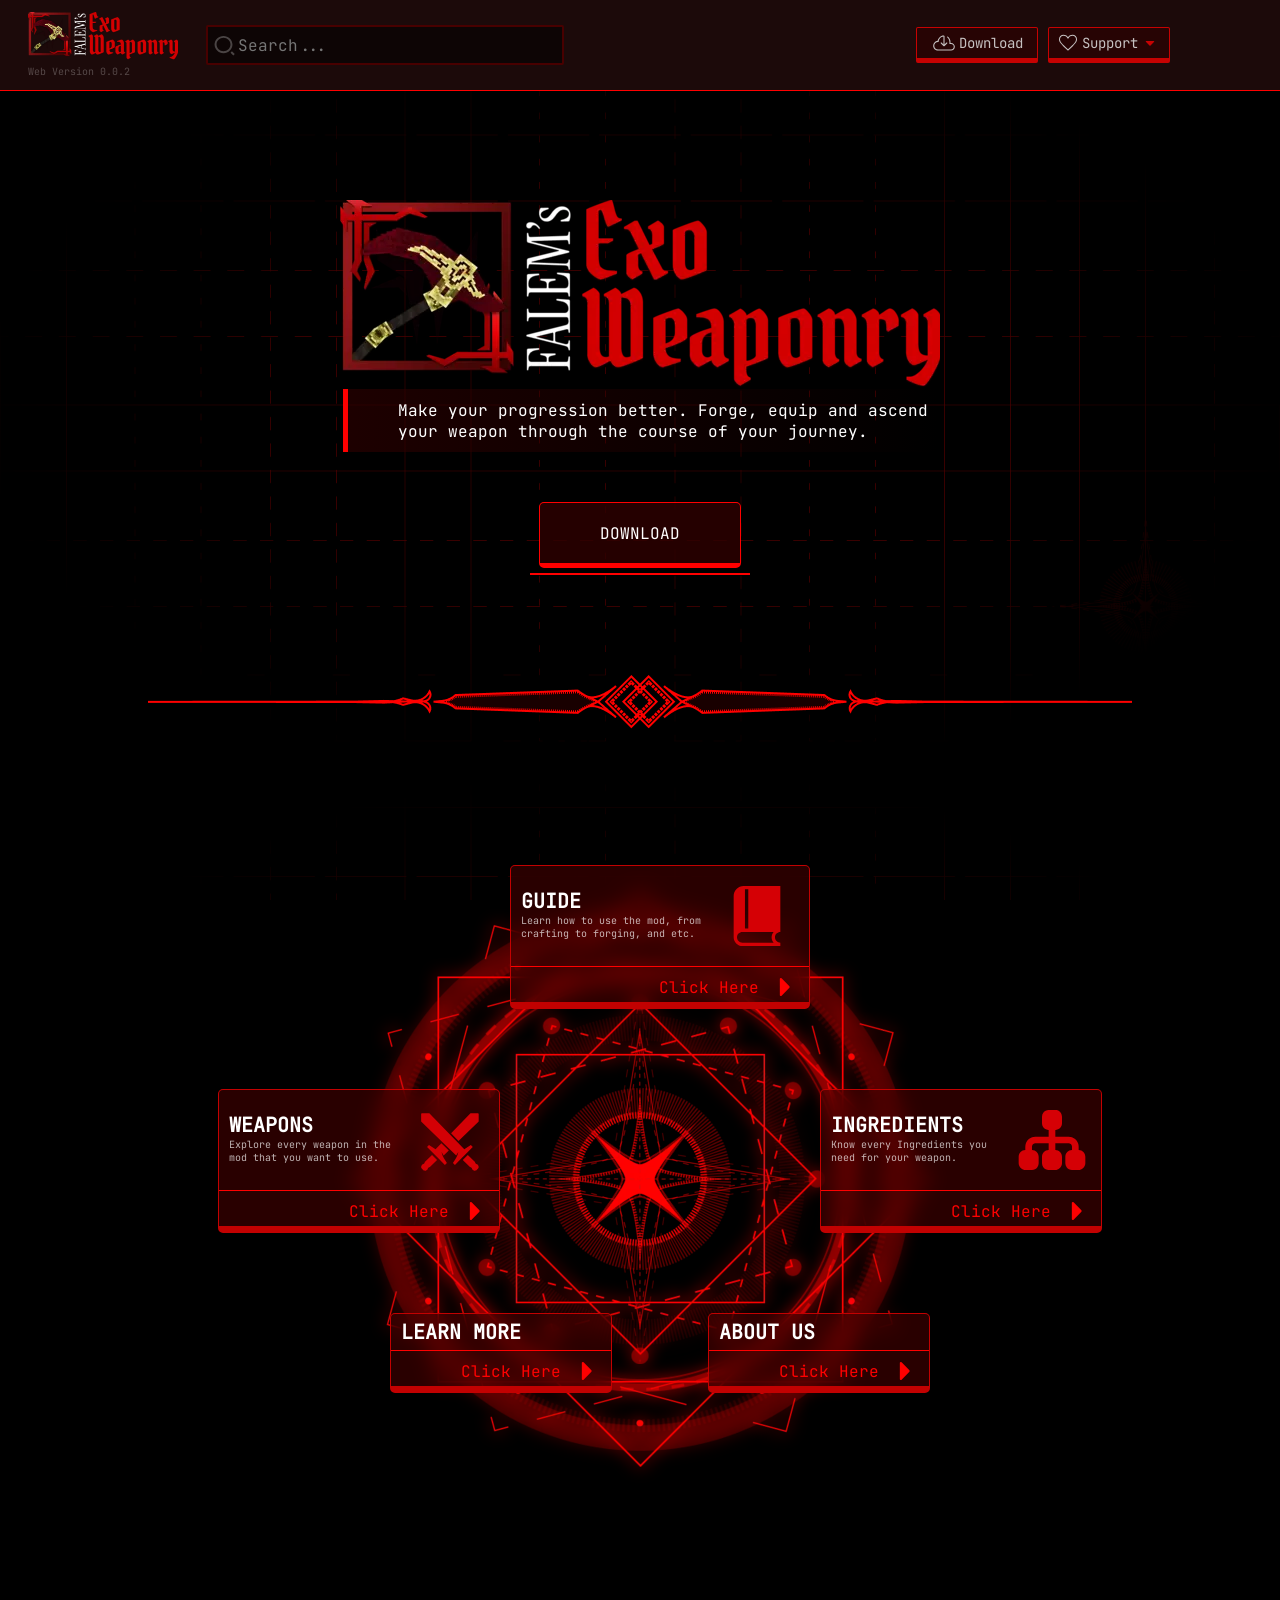
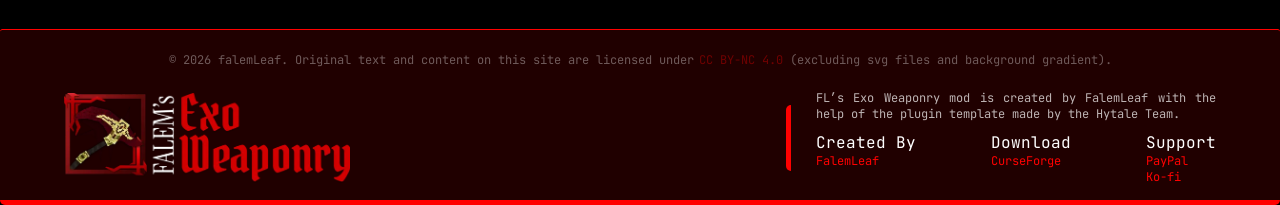
==== index.html @ 22109f47 "Update" ====
<!DOCTYPE html>
<html lang="en">
<head>
    <meta charset="UTF-8" name="viewport">
    <meta name="viewport" content="width=device-width, initial-scale=1.0">
    <title>Exo Weaponry</title>
    <link rel="stylesheet" href="Styles/Fonts.css">
    <link rel="stylesheet" href="Styles/MainCSS.css">
    <link rel="stylesheet" href="Styles/MainCSS_Vert.css" media="(max-width: 780px)">
    <link rel="icon" type="image/png" href="Assets/Icons/favicon.png">
</head>
<body>
    <div class="HomeBg">
        <div class="GridBg"></div>
        <video autoplay muted loop playsinline class="MainBg">
            <source src="Assets/Vids/HomeBG.mp4" type="video/mp4">
        </video>
    </div>
    <div class="nav">
        <div class="rightNavCont">
            <div class="rightNav">
                <img class="logo" src="Assets/Imgs/Home/mod-header-logo.webp" alt="logo">
                <p>Web Version 0.0.2</p>
            </div>
            <div class="searchBar">
                <span class="searchIcon"></span>
                <input type="text" placeholder="Search...">
            </div>
        </div>
        <div class="leftNav">
            <div class="navButton">
                <a class="buttonCont" href="https://www.curseforge.com/hytale/mods/fls-exotic-weaponry">
                    <span class="DLIcon">Download</span>
                    <p>Download</p>
                </a>
            </div>
            <div class="navButton">
                <div class="buttonCont">
                    <span class="supIcon">Support</span>
                    <p>Support</p>
                </div>
                <span class="arrowDIcon"></span>
            </div>
        </div>
    </div>
    <main>
        <div class="header">
            <div class="head">
                <img class="headerLogo" src="Assets/Imgs/Home/mod-header-logo.webp" alt="Mod-logo">
                <div class="subtitle">
                    <h1>Make your progression better. Forge, equip and ascend your weapon through the course of your journey.</h1>
                </div>
            </div>
            <a class="dlCont" href="https://www.curseforge.com/hytale/mods/fls-exotic-weaponry" target="_blank">
                <div class="dlButton">
                    <p>DOWNLOAD</p>
                </div>
            </a>
        </div>
        <img class="divider" src="Assets/Imgs/Divider.png" alt="divider">
        <div class="overview">
            <div class="magiCircle">
                <img class="center" src="Assets/Imgs/Home/magic-circle/Center-star.webp" alt="center-star">
                <img class="in1" src="Assets/Imgs/Home/magic-circle/Inner-circle.webp" alt="center-star">
                <img class="in2" src="Assets/Imgs/Home/magic-circle/Inner-square-circle.webp" alt="center-star">
                <img class="mid" src="Assets/Imgs/Home/magic-circle/Middle-sqaure-circle.webp" alt="center-star">
                <img class="out1" src="Assets/Imgs/Home/magic-circle/Outer-star.webp" alt="center-star">
                <img class="out2" src="Assets/Imgs/Home/magic-circle/Outer-square-cicle.webp" alt="center-star">
            </div>
            <ul class="cardSelection">
                <li class="CardsTS">
                    <a class="card" href="/Pages/guides.html">
                        <div class="cardTop">
                            <div class="lftS">
                                <h2>GUIDE</h2>
                                <p>Learn how to use the mod, from crafting to forging, and etc.</p>
                            </div>
                            <div class="rghtS">
                                <img class="icon" src="Assets/Icons/guide.svg">
                            </div>
                        </div>
                        <div class="cardBottom">
                            <p>Click Here</p>
                            <span class="icon"></span>
                        </div>
                    </a>
                </li>
                <li class="CardsM">
                    <a class="card"  href="/Pages/weapons.html">
                        <div class="cardTop">
                            <div class="lftS">
                                <h2>WEAPONS</h2>
                                <p>Explore every weapon in the mod that you want to use.</p>
                            </div>
                            <div class="rghtS">
                                <img class="icon" src="Assets/Icons/Weapons.svg">
                            </div>
                        </div>
                        <div class="cardBottom">
                            <p>Click Here</p>
                            <span class="icon"></span>
                        </div>
                    </a>
                    <a class="card"  href="/Pages/Ingredients.html">
                        <div class="cardTop">
                            <div class="lftS">
                                <h2>INGREDIENTS</h2>
                                <p>Know every Ingredients you need for your weapon.</p>
                            </div>
                            <div class="rghtS">
                                <img class="icon" src="Assets/Icons/Ingredients.svg">
                            </div>
                        </div>
                        <div class="cardBottom">
                            <p>Click Here</p>
                            <span class="icon"></span>
                        </div>
                    </a>
                </li>
                <li class="CardsLS">
                    <a class="card">
                        <div class="cardTop">
                            <h2 class="name">LEARN MORE</h2>
                        </div>
                        <div class="cardBottom">
                            <p>Click Here</p>
                            <span class="icon">arrowR</span>
                        </div>
                    </a>
                    <a class="card">
                        <div class="cardTop">
                            <h2 class="name">ABOUT US</h2>
                        </div>
                        <div class="cardBottom">
                            <p>Click Here</p>
                            <span class="icon">arrowR</span>
                        </div>
                    </a>
                </li>
            </ul>
            <div class="cardSelection_Mobile">
                <div class="cardsTS">
                    <div class="card">
                        <div class="cardTop">
                            <img class="icon" src="Assets/Icons/guide.svg" alt="weapons">
                        </div>
                        <div class="cardBottom">
                            <p class="cardText">GUIDE</p>
                            <span class="arrowR">arrowR</span>
                        </div>
                    </div>
                </div>
                <div class="cardsM">
                    <div class="card">
                        <div class="cardTop">
                            <img class="icon" src="Assets/Icons/Weapons.svg" alt="weapons">
                        </div>
                        <div class="cardBottom">
                            <p class="cardText">WEAPONS</p>
                            <span class="arrowR">arrowR</span>
                        </div>
                    </div>
                    <div class="card">
                        <div class="cardTop">
                            <img class="icon" src="Assets/Icons/Ingredients.svg" alt="weapons">
                        </div>
                        <div class="cardBottom">
                            <p class="cardText">ITEMS</p>
                            <span class="arrowR">arrowR</span>
                        </div>
                    </div>
                </div>
                <div class="cardsLS">
                    <div class="card">
                        <div class="cardBottom">
                            <h2 class="name">LEARN MORE</h2>
                            <span class="arrowR">arrowR</span>
                        </div>
                    </div>
                    <div class="card">
                        <div class="cardBottom">
                            <h2 class="name">ABOUT US</h2>
                            <span class="arrowR">arrowR</span>
                        </div>
                    </div>
                </div>
            </div>
        </div>
    </main>
    <footer>
        <div class="license">
            <p>© 2026 falemLeaf. Original text and content on this site are licensed under<a href="https://creativecommons.org/licenses/by-nc/4.0/deed.en">CC BY-NC 4.0</a> (excluding svg files and background gradient).
            </p>
        </div>
        <div class="footBottom">
            <img class="logo" src="Assets/Imgs/Home/mod-header-logo.webp" alt="logo">
            <div class="footInfo">
                <p class="footDesc">FL’s Exo Weaponry mod is created by FalemLeaf with the help of the plugin template made by the Hytale Team.</p>
                <div class="linksCont">
                    <div class="link">
                        <h3 class="cat">Created By</h3>
                        <a class="url" href="https://www.curseforge.com/members/falemleaf/projects" target="_blank">FalemLeaf</a>
                    </div>
                    <div class="link">
                        <h3 class="cat">Download</h3>
                        <a class="url" href="https://www.curseforge.com/hytale/mods/fls-exotic-weaponry" target="_blank">CurseForge</a>
                    </div>
                    <div class="link">
                        <h3 class="cat">Support</h3>
                        <a class="url" href="https://www.paypal.com/paypalme/FalemLead" target="_blank">PayPal</a>
                        <a class="url" href="https://ko-fi.com/falemleaf" target="_blank">Ko-fi</a>
                    </div>
                </div>
            </div>
        </div>
    </footer>
</body>
</html>
---- Styles/Fonts.css ----
@font-face {
    font-family: pirata;
    src: url(../Assets/Fonts/PirataOne-Regular.ttf);
    font-display: swap
}
@font-face {
    font-family: jetMono;
    src: url(../Assets/Fonts/JetBrainsMono-Regular.ttf) format("truetype");
    font-weight: normal;
    font-style: normal;
    font-display: swap;
}
@font-face {
    font-family: instru;
    src: url(../Assets/Fonts/InstrumentSerif-Regular.ttf);
    font-display: swap
}
---- Styles/MainCSS.css ----
@import url(anims.css);
html{
    scrollbar-color: #c50000 #1E0B0B;
    scroll-behavior: smooth;
    font-family: jetMono;
    scrollbar-width: thin;
    stroke-opacity: 20%;
    font-weight: 50;
}
@view-transition{
    navigation:auto;
}
body{
    display: flex;
    flex-direction: column;
    justify-content: center;
    background-color: black;
    user-select: none; 
    color: white;
    height: 100%;
    width: 100%;
    margin: 0px;

    .HomeBg{
        flex-direction: column;
        object-fit: cover;
        position: fixed;
        display: flex;
        z-index: -100;
        width: 100%;
        height: 100%;
        top: 0px;
        .MainBg{
            position: fixed;
            top: 100px;
            opacity: 25%;
            z-index: -100;
            width: 100%;
            transform: scale(1);

        }
        .GridBg{
            display: flex;
            align-items: center;
            background-image: url(../Assets/Imgs/BgGrid.png);
            position: fixed;
            top: 0;
            opacity: 30%;
            width: 100%;
            height: 100%;
            background-size: 100vw;
        }
        
    }
    

    .nav{
        position: fixed;
        display: flex;
        justify-content: space-between;
        align-items: center;
        padding: 10px 0;
        margin: 0;
        height: 70px;
        width: 100%;
        z-index: 100;
        top: 0;
        border-bottom: 1px solid red;
        background-color: rgba(30, 11, 11, 0.95);
        backdrop-filter: blur(3px);
        .rightNavCont{
            display: flex;
            justify-content: space-evenly;
            align-items: center;
            width: auto;
            .rightNav{
                padding-left:5% ;
                img{
                    width: 150px;
                }
                p{
                    font-family: jetMono;
                    color: rgba(255, 255, 255, 0.25);
                    margin: 0;
                    font-size: 10px;
                }
            }
            .searchBar{
                margin-left: 5%;
                display: flex;
                align-items: center;
                height: 30px;
                width: 400px;
                border: 2px solid #480000;
                background-color: #0D0505;
                padding: 3px 5px;
                border-radius: 2px;
                
                .searchIcon {
                    display: inline-block;
                    width: 24px;
                    height: 24px;
                    background-color: white;
                    opacity: 25%;
                    mask: url('../Assets/Icons/Search.svg') no-repeat center / contain;
                }
                
                input{
                    font-family: jetMono;
                    background-color: rgba(0, 0, 0, 0);
                    outline: none;
                    border: none;
                    height: 100%;
                    width: 100%;
                    color: white;
                    font-size: 16px;
                    
                }
            }
            .searchBar:hover{
                border: 2px solid red;
                background-color: #480000;
                .searchIcon{
                    background-color: red;
                }

                
            }
        }
        .leftNav{
            display: flex;
            font-family: jetMono;
            margin-left: 50px;
            width: auto;
            margin-right: 100px;
            .navButton{
                display: flex;
                justify-content: center;
                align-items: center;
                width: 110px;
                height: 30px;
                background-color: rgba(47, 0, 0, 0.8);
                border: 1px solid red;
                border-bottom: 5px solid red;
                padding: 0 5px;
                margin-right: 10px;
                border-radius: 2px;
                opacity: 75%;


                .buttonCont{
                    display: flex;
                    align-items: center;
                    font-size: 14px;
                    justify-content: center;
                    text-decoration: none;
                    color: white;

                    .DLIcon {
                        display: inline-block;
                        margin-right: 2px;
                        width: 26px;
                        height: 26px;
                        background-color: white;
                        mask: url('../Assets/Icons/download.svg') no-repeat center / contain;
                    }
                    .supIcon{
                        display: inline-block;
                        margin-right: 2px;
                        width: 24px;
                        height: 24px;
                        background-color: white;
                        mask: url('../Assets/Icons/support.svg') no-repeat center / contain;
                    }
                }

                .arrowDIcon {
                    display: inline-block;
                    width: 24px;
                    height: 24px;
                    background-color: red;
                    mask: url('../Assets/Icons/arrowD.svg') no-repeat center / contain;
                }
            }
            .navButton:hover{
                opacity: 100%;
                cursor: pointer;
            }
        }
        
    }
    main{
        display: flex;
        flex-direction: column;
        justify-content: center;
        align-items: center;
        width: 100%;
        .header{
            display: flex;
            flex-direction: column;
            align-items: center;
            margin-top: 200px;
            .head{
                display: flex;
                flex-direction: column;
                align-items: center;
                img{
                    width: 600px;
                }
                .subtitle{
                    background: linear-gradient(90deg,#2f00009f,rgba(255, 0, 0, 0));
                    border-left: 5px solid red;
                    width: 590px;
                    font-family: jetMono;
                    font-size: 8px;
                    h1{
                        margin-left: 50px;
                        font-weight: 50;

                    }
                }
            }
            .dlCont{
                display: flex;
                margin-top: 50px;
                padding-bottom: 5px;
                border-bottom: 2px solid red;
                width: 220px;
                justify-content: center;
                color: white;
                text-decoration: none;

                .dlButton{
                    display: flex;
                    align-items: center;
                    justify-content: center;
                    background-color: rgba(47, 0, 0, 0.8);
                    width: 200px;
                    height: 60px;
                    border: 1px solid red;
                    border-bottom: 5px solid red;
                    border-radius: 5px;
                }
                .dlButton:hover{
                    background-color: red;
                    border: 1px solid rgb(200, 0, 0);
                    border-bottom: 5px solid rgb(200, 0, 0);
                    cursor: pointer;
                }
            }
        }
        .divider{
            margin-top: 100px;
            z-index: 1;
            margin-bottom: 0;
            padding:0;
            opacity: 100%;
            pointer-events: none;
        }
        .overview{
            justify-content: center;
            flex-direction: column;
            align-items: center;
            padding: 50px 0;
            display: flex;
            height: 100%;
            width: 100%;
            margin-top: 350px;
            padding-bottom: 400px;

            .magiCircle{
                position: relative;
                pointer-events: none;
                justify-content: center;
                flex-direction: column;
                align-items: center;
                display: flex;
                z-index: -100;
                width: 100%;
                height: 100%;
                top: 50px;

                img{
                    position: absolute;
                    pointer-events: none;
                    align-self: center;

                }
                .center{
                    width: 300px;
                    animation: rotRight 120s linear infinite,opaPulse 3s linear infinite;
                }
                .in1{
                    width: 220px;
                    animation: rotLeft 60s linear infinite;
                }
                .in2{
                    width: 370px;
                    animation: rotLeft 60s linear infinite,opaPulse 1.5s linear infinite;
                    filter: drop-shadow(0px 0px 8px red)
                    
                }
                .mid{
                    width: 575px;
                    animation: rotRight 120s linear infinite;
                    filter: drop-shadow(0px 0px 8px red)
                }
                .out1{
                    width: 370px;
                    animation: rotRight 120s linear infinite;
                    opacity: 80%;
                }
                .out2{
                    width: 600px;
                    animation: rotLeft 240s linear infinite, opaPulse 3s linear infinite;
                    filter: drop-shadow(0px 0px 8px red)
                    
                }
            }
            .cardSelection{
                position: absolute;
                justify-content: center;
                align-items: center;
                display: flex;
                flex-direction: column;
                width: 80%;
                height: 100%;
                color: white;
                .CardsTS{
                    display: flex;
                    justify-content: center;
                    margin-bottom: 80px;
                    max-width: 300px;
                    width: 35%;
                    color: white;
                    
                }
                .CardsM{
                    display: flex;
                    justify-content: center;
                    gap: 2em 20em;
                    margin-bottom: 80px;
                    .card{
                        max-width: 280px;
                    }
                    
                }
                .CardsLS{
                    display: flex;
                    justify-content: center;
                    gap: 2em 6em;
                    .card{
                        h2{
                            width: 200px;
                            font-size: 20px;
                            margin: 0;
                        }
                        
                    }
                }
                .card{
                    width: auto;
                    background-color: #48000094;
                    backdrop-filter: blur(10px);
                    border: 1px solid rgb(194, 1, 1);
                    border-bottom: 7px solid rgb(194, 1, 1);
                    transition: ease-in 0.1s;
                    text-decoration: none;
                    border-radius: 5px;
                    color: white;
                    .cardTop{
                        display: flex;
                        margin: 5px 10px;
                        .lftS{
                            width: 70%;
                            h2{
                                margin-bottom: 0px;
                                font-size: 20px;
                            }
                            p{
                                margin: 0;
                                opacity: 70%;
                                font-size: 10px;
                            }
                        }
                        .rghtS{
                            width: 30%;
                            display: flex;
                            justify-content: center;
                            align-items: center;
                            .icon{
                                margin: 5px;
                                width: 80px;
                                height: 80px;
                                
                            }
                        }
                    }
                    .cardBottom{
                        display: flex;
                        align-items: center;
                        justify-content: right;
                        border-top: 1px solid red;
                        padding-top: 5px;
                        height: 30px;
                        p{
                            margin: 0;
                            color: red;
                        }
                        .icon{
                            display: inline-block;
                            width: 50px;
                            height: 50px;
                            background-color: red;
                            mask: url('../Assets/Icons/arrowR.svg') no-repeat center / contain;
                        }
                    }
                    
                }
                .card:hover{
                    border: 1px solid sred;
                    border-bottom: 7px solid red;
                    background-color: #480000da;
                    cursor: pointer;
                    transform: rotate(-2.5deg)
                    scale(1.1);
                    transition: 0.1s ease-out ;
                    .cardBottom{
                        background-color: red;
                        margin: 0;
                        p{
                            color:#480000da;
                            font-weight: 1000;
                        }
                        .icon{
                            display: inline-block;
                            width: 50px;
                            height: 50px;
                            background-color: #480000da;
                            mask: url('../Assets/Icons/arrowR.svg') no-repeat center / contain;
                        }
                    }
                }
                
                
                
            }
            .cardSelection_Mobile{
                display: none;
            }
        }
    }

    footer{
        width: 100%;
        height: 160px;
        background-color: rgba(40, 0, 0, 0.8);
        border-radius: 2.5px 2.5px 5px 5px;
        border-bottom: 5px solid red;
        border-top: 1px solid red;
        flex-direction: column;
        align-items: center;
        padding-top: 10px;
        margin-top: 100px;
        display: flex;

        .license{
            display: flex;
            flex-direction: column;
            align-items: center;
            justify-content: center;
            font-size: 12px;
            margin-bottom: 10px;
            p{
                text-align: center;
                opacity: 35%;
            }
            a{
                margin-left: 5px;
                text-decoration: none;
                color: red;
            }
            a:hover{
                color: white;
                opacity: 100%;
                text-decoration: underline;
            }
        }
        
        .footBottom{
            width: 90%;
            display: flex;
            flex-direction: row;
            justify-content: space-between;
            align-items: center;
            padding-bottom: 20px;
            margin: 0 50px;
            height: 100%;
            .logo{
                width: auto;
                height: 90px;
                object-fit: cover;
            }
            .footInfo{
                max-width: 400px;
                display: flex;
                flex-direction: column;
                justify-content: center;
                padding-left: 25px;
                border-left: 5px solid red;
                border-radius: 5px;
                height: 70%;

                .footDesc{
                    margin: 0;
                    font-size: 12px;
                    text-align: justify;
                    opacity: 70%;

                }
                .linksCont{
                    display: flex;
                    justify-content: space-between;
                    

                    .link{
                        display: flex;
                        flex-direction: column;

                        .cat{
                            margin: 0;
                            margin-top: 10px;
                            font-size: 16px;
                            font-weight: 200;
                        }
                        a{
                            text-decoration: none;
                            color: red;
                            font-size: 12px;
                        }
                        a:hover{
                            color: white;
                            opacity: 60%;
                        }
                    }
                }
            }
        }
    }

}
---- Styles/MainCSS_Vert.css ----
html, body {
  overflow-x: hidden;
}
body{
    width: 100%;
    .HomeBg{
        .GridBg{
            background-image: url(../Assets/Imgs/BgGrid_vert.png);
            position: absolute;
            opacity: 30%;
            width: 100%;
            height: 100%;
            top: 50px;
        }
        .MainBg{
            top: none;
            position: fixed;
            inset: 0;
            width: 100%;
            height: 100%;
            object-fit: cover;
            z-index: -1;
            opacity: 25%;
        }

    }

    .nav{
        height: auto;
        width: 100%;
        justify-content: space-between;


        .rightNavCont{
            width: 100%;
            gap: 8px;
            justify-content: left;


            .rightNav{
                padding-left: 10px;
                img{ width: 80px; }
                p{
                    font-size: 6px;
                }
            }
            .searchBar{
                width: 100px;
                input{
                    font-size: 12px;
            
                }

            }
        }

        .leftNav{
            margin: 0 10px;
            justify-content: left;
            .navButton{
                width: 50px;
                .DLIcon{
                    justify-content: center;
                }
                p{
                    display: none;
                    width: 0;
                    font-size: 10px;
                }
            }
        }
    }

    main{
        justify-content: center;
        .header{
            margin-top: 100px;
            transform: scale(0.5);
            height: 300px;
            .dlCont{
                transform: scale(1.5);
                margin-top: 80px;
            }
        }
        .divider{
            transform: scale(0.35);
            margin-top: 0px;
            margin-bottom: 40px;
        }
        .overview{
            position: relative;
            width: 90%;
            padding-bottom: 50px;

            .magiCircle{
                transform: scale(0.8);
                z-index: -10;
                opacity: 30%;
                top: -200px;

            }
            .cardSelection{
                display: none;
                width: auto;
                max-width: 80%;
            }
            .cardSelection_Mobile{
                position: absolute;
                top: -320px;
                display: flex;
                flex-direction: column;
                justify-content: center;
                grid-template-columns: repeat(2, 100px);
                grid-auto-rows: auto;
                grid-auto-flow: row;
                width: 50%;
                gap: 2em 5em;
                
                .cardsTS{
                    display: flex;
                    justify-content: center;
                    .card{
                        min-width: 100px;
                    }
                    
                }
                .cardsM{
                    display: grid;
                    grid-template-columns: repeat(2, 100px);
                    justify-content: center;
                    grid-auto-rows: auto;
                    grid-auto-flow: row;
                    gap: 8em;
                }
                .cardsLS{
                    display: grid;
                    grid-template-columns: repeat(2, 100px);
                    justify-content: center;
                    grid-auto-rows: auto;
                    grid-auto-flow: row;
                    gap: 1em;
                    .card{
                        justify-content: left;
                        flex-direction: row;
                        .name{
                            text-align: left;
                            font-size: 10px;
                            margin:0;
                            color: red;

                            
                        }
                        .cardBottom{
                            border-top: none;
                        }
                        
                    }
                }
                .card{
                    background-color: rgba(72, 0, 0, 0.65);
                    border: 1px solid #D30005;
                    border-bottom: 5px solid #D30005;
                    border-radius: 5px;
                    backdrop-filter: blur(2px);
                    width: auto;
                    .cardTop{
                        justify-content: center;    
                        align-items: center;
                        display: flex;
                        margin: 5px;
                        width: auto;
                        .icon{
                            width: 50px;
                            height: 50px;
                        }          
                    }
                    .cardBottom{
                            display: flex;
                            border-top: 1px solid red;
                            justify-content: right;
                            align-items: center;
                            height: 30px;

                            .cardText{
                                margin: 0px;
                                font-size: 12px;
                                color: red;
                                text-align: right;
                                font-weight: 1000;
                            }
                            
                            .arrowR{
                                display: inline;
                                width: 32px;
                                height: 32px;
                                background-color: #ff0000;;
                                mask: url('../Assets/Icons/arrowR.svg') no-repeat center / contain;
                            }
                        }
                }
                
            }
            .card:hover{
                background-color: rgba(72, 0, 0, 0.85);
                border:1px solid red;
                border-bottom:5px solid red;
                .cardBottom{
                    background-color: red;

                    .name{
                        color: rgba(72, 0, 0, 0.8);

                    }
                    .cardText{
                        color: rgba(72, 0, 0, 0.8);
                    }
                    .arrowR{
                        background-color: rgba(72, 0, 0, 0.8);
                    }
                }
                
            }
            .cardsLS:hover{
                .card{
                    .cardBottom{
                        border-radius: 3px 3px 0 0;
                    }
                }
            }
            

        }
    }
    footer{
        height: 140px;
        
        .license{
            font-size: 8px;
            width: 90%;
        }

        .footBottom{
            margin: 0 25px;

            .logo{
                width: auto;
                height: 32px;
                object-fit: cover;

            }
            .footInfo{
                width: 60%;
                height: 70%;
                border-left: 2.5px solid red;
                border-radius: 2px;
                .footDesc{
                    font-size: 8px;
                }
                .linksCont{

                    .link{

                        .cat{
                            font-size: 10px;
                        }
                        a{
                            font-size: 8px;
                        }
                    }
                }
            }
        }
    }
}
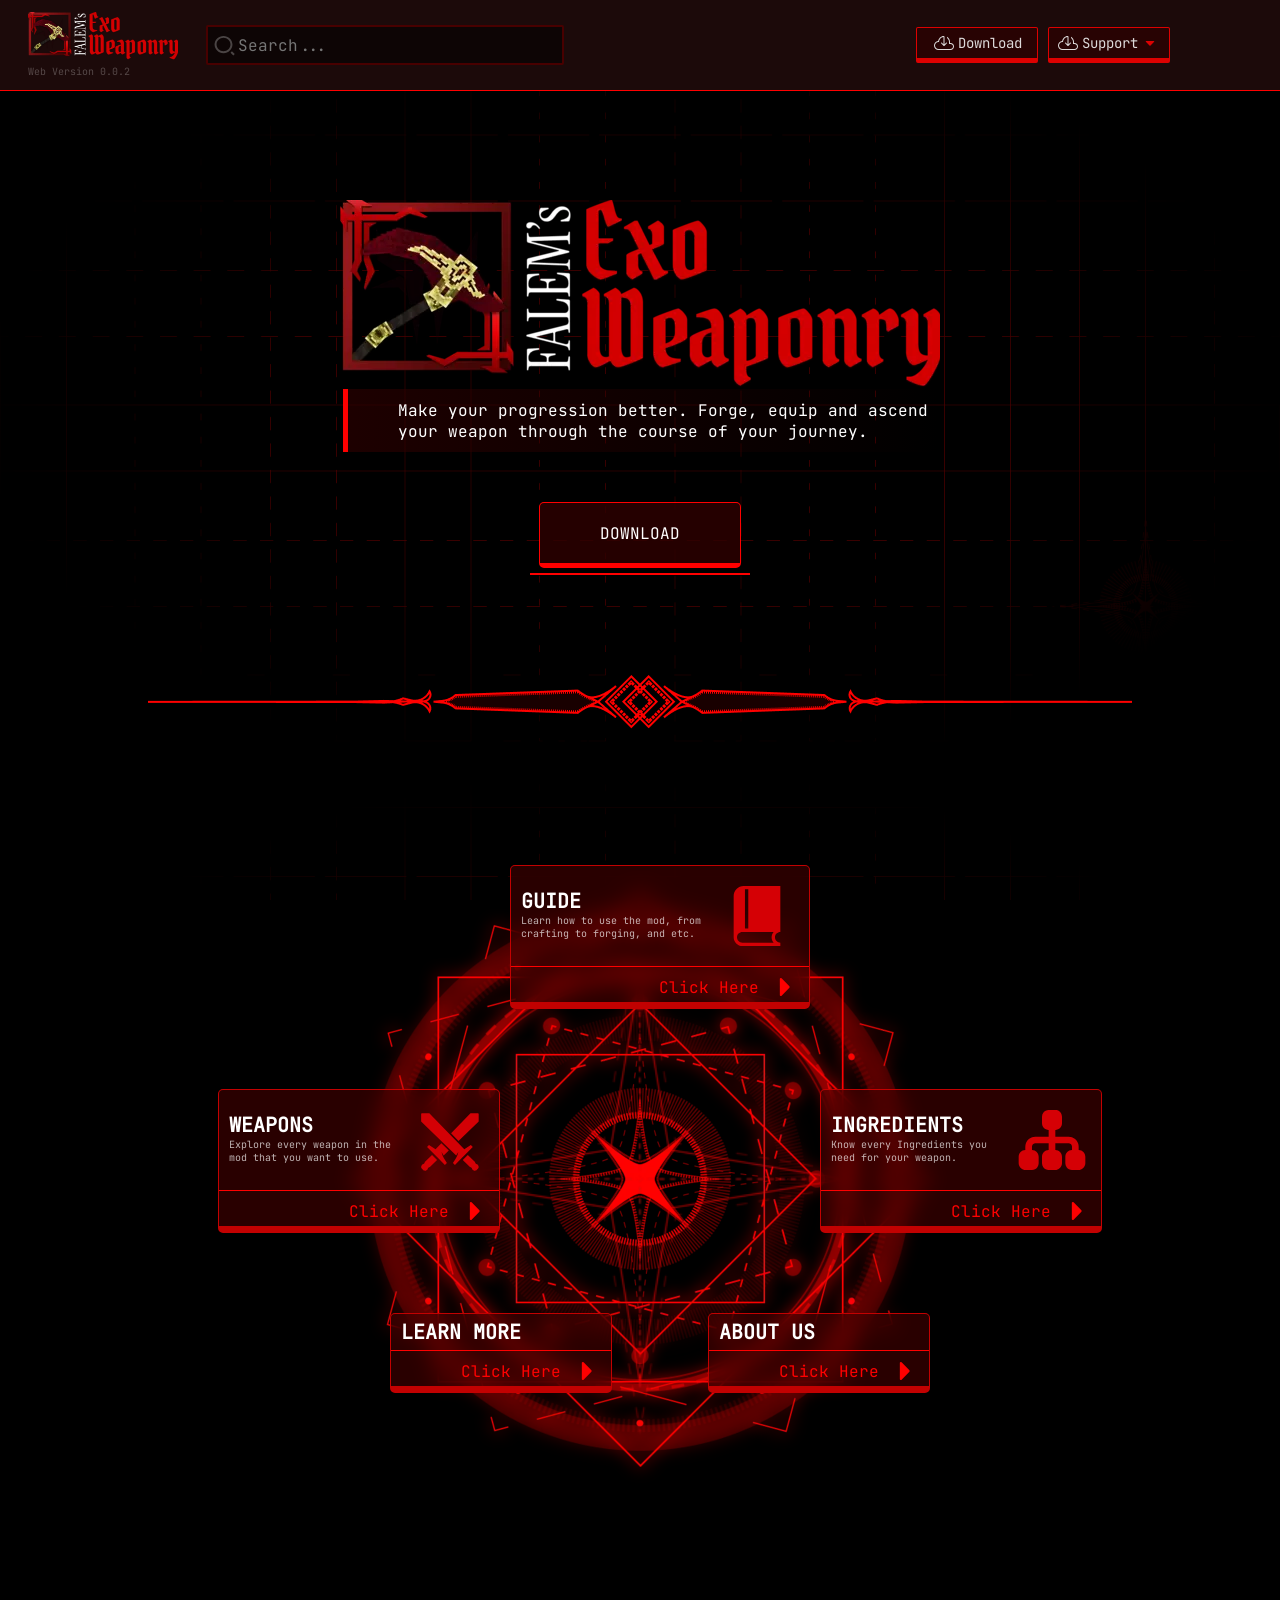
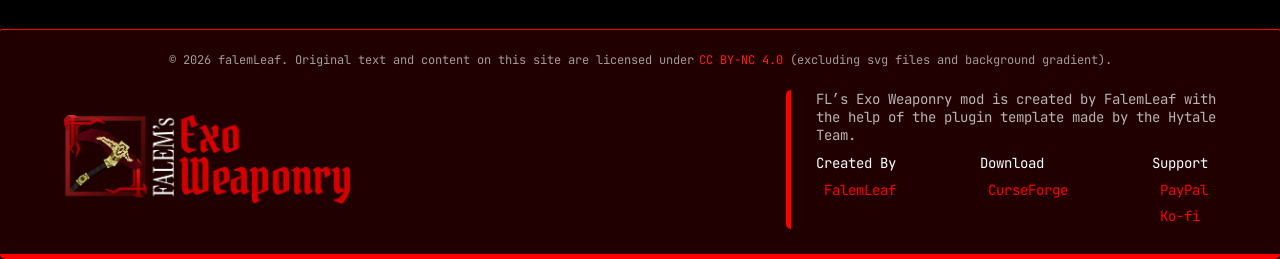
==== commit 2858c953: "Update" ====
--- a/index.html
+++ b/index.html
@@ -1,8 +1,8 @@
 <!DOCTYPE html>
 <html lang="en">
 <head>
-    <meta charset="UTF-8" name="viewport">
-    <meta name="viewport" content="width=device-width, initial-scale=1.0">
+    <meta charset="UTF-8" name="viewport" content="width=device-width, initial-scale=1.0">
+    <meta name="description" content="Exo Weaponry, a Hytale mod for forging, equipping and ascending your weapons.">
     <title>Exo Weaponry</title>
     <link rel="stylesheet" href="Styles/Fonts.css">
     <link rel="stylesheet" href="Styles/MainCSS.css">
@@ -76,7 +76,7 @@
                                 <p>Learn how to use the mod, from crafting to forging, and etc.</p>
                             </div>
                             <div class="rghtS">
-                                <img class="icon" src="Assets/Icons/guide.svg">
+                                <img class="icon" src="Assets/Icons/guide.svg" alt="guideIcon">
                             </div>
                         </div>
                         <div class="cardBottom">
@@ -93,7 +93,7 @@
                                 <p>Explore every weapon in the mod that you want to use.</p>
                             </div>
                             <div class="rghtS">
-                                <img class="icon" src="Assets/Icons/Weapons.svg">
+                                <img class="icon" src="Assets/Icons/Weapons.svg" alt="weaponIcon">
                             </div>
                         </div>
                         <div class="cardBottom">
@@ -108,7 +108,7 @@
                                 <p>Know every Ingredients you need for your weapon.</p>
                             </div>
                             <div class="rghtS">
-                                <img class="icon" src="Assets/Icons/Ingredients.svg">
+                                <img class="icon" src="Assets/Icons/Ingredients.svg" alt="ingredientsIcon">
                             </div>
                         </div>
                         <div class="cardBottom">
@@ -142,7 +142,7 @@
                 <div class="cardsTS">
                     <div class="card">
                         <div class="cardTop">
-                            <img class="icon" src="Assets/Icons/guide.svg" alt="weapons">
+                            <img class="icon" src="Assets/Icons/guide.svg" alt="guideIcon">
                         </div>
                         <div class="cardBottom">
                             <p class="cardText">GUIDE</p>
@@ -153,7 +153,7 @@
                 <div class="cardsM">
                     <div class="card">
                         <div class="cardTop">
-                            <img class="icon" src="Assets/Icons/Weapons.svg" alt="weapons">
+                            <img class="icon" src="Assets/Icons/Weapons.svg" alt="weaponsIcon">
                         </div>
                         <div class="cardBottom">
                             <p class="cardText">WEAPONS</p>
@@ -162,7 +162,7 @@
                     </div>
                     <div class="card">
                         <div class="cardTop">
-                            <img class="icon" src="Assets/Icons/Ingredients.svg" alt="weapons">
+                            <img class="icon" src="Assets/Icons/Ingredients.svg" alt="ingredientsIcon">
                         </div>
                         <div class="cardBottom">
                             <p class="cardText">ITEMS</p>
--- a/Styles/MainCSS.css
+++ b/Styles/MainCSS.css
@@ -1,4 +1,5 @@
 @import url(anims.css);
+
 html{
     scrollbar-color: #c50000 #1E0B0B;
     scroll-behavior: smooth;
@@ -145,7 +146,7 @@
                 padding: 0 5px;
                 margin-right: 10px;
                 border-radius: 2px;
-                opacity: 75%;
+                opacity: 85%;
 
 
                 .buttonCont{
@@ -155,23 +156,18 @@
                     justify-content: center;
                     text-decoration: none;
                     color: white;
-
-                    .DLIcon {
+                    font-weight: 500;
+
+                    .supIcon, .DLIcon {
+                        background-color: white;
                         display: inline-block;
                         margin-right: 2px;
-                        width: 26px;
-                        height: 26px;
-                        background-color: white;
+                        color: white;
+                        height: 24px;
+                        width: 24px;
                         mask: url('../Assets/Icons/download.svg') no-repeat center / contain;
                     }
-                    .supIcon{
-                        display: inline-block;
-                        margin-right: 2px;
-                        width: 24px;
-                        height: 24px;
-                        background-color: white;
-                        mask: url('../Assets/Icons/support.svg') no-repeat center / contain;
-                    }
+                
                 }
 
                 .arrowDIcon {
@@ -185,6 +181,11 @@
             .navButton:hover{
                 opacity: 100%;
                 cursor: pointer;
+                background-color: red;
+                border-bottom: 5px solid rgb(211, 0, 0);
+                .arrowDIcon{
+                    background-color: white;
+                }
             }
         }
         
@@ -306,7 +307,7 @@
                     filter: drop-shadow(0px 0px 8px red)
                 }
                 .out1{
-                    width: 370px;
+                    width: 512px;
                     animation: rotRight 120s linear infinite;
                     opacity: 80%;
                 }
@@ -453,7 +454,7 @@
 
     footer{
         width: 100%;
-        height: 160px;
+        height: auto;
         background-color: rgba(40, 0, 0, 0.8);
         border-radius: 2.5px 2.5px 5px 5px;
         border-bottom: 5px solid red;
@@ -473,12 +474,14 @@
             margin-bottom: 10px;
             p{
                 text-align: center;
-                opacity: 35%;
+                color: rgba(255, 255, 255, 0.6);
+                
             }
             a{
                 margin-left: 5px;
                 text-decoration: none;
-                color: red;
+                color: rgb(250, 30, 30);
+                opacity: 100%;
             }
             a:hover{
                 color: white;
@@ -493,7 +496,7 @@
             flex-direction: row;
             justify-content: space-between;
             align-items: center;
-            padding-bottom: 20px;
+            padding-bottom: 25px;
             margin: 0 50px;
             height: 100%;
             .logo{
@@ -513,7 +516,7 @@
 
                 .footDesc{
                     margin: 0;
-                    font-size: 12px;
+                    font-size: 14px;
                     text-align: justify;
                     opacity: 70%;
 
@@ -530,17 +533,19 @@
                         .cat{
                             margin: 0;
                             margin-top: 10px;
-                            font-size: 16px;
+                            font-size: 14px;
                             font-weight: 200;
+                            margin-bottom: 5px;
                         }
                         a{
                             text-decoration: none;
+                            font-size: 14px;
                             color: red;
-                            font-size: 12px;
+                            padding: 0.25rem 0.5rem;
                         }
                         a:hover{
                             color: white;
-                            opacity: 60%;
+                            text-decoration: underline;
                         }
                     }
                 }
--- a/Styles/MainCSS_Vert.css
+++ b/Styles/MainCSS_Vert.css
@@ -233,7 +233,7 @@
         }
     }
     footer{
-        height: 140px;
+        height: auto;
         
         .license{
             font-size: 8px;
@@ -250,7 +250,7 @@
 
             }
             .footInfo{
-                width: 60%;
+                width: 50%;
                 height: 70%;
                 border-left: 2.5px solid red;
                 border-radius: 2px;
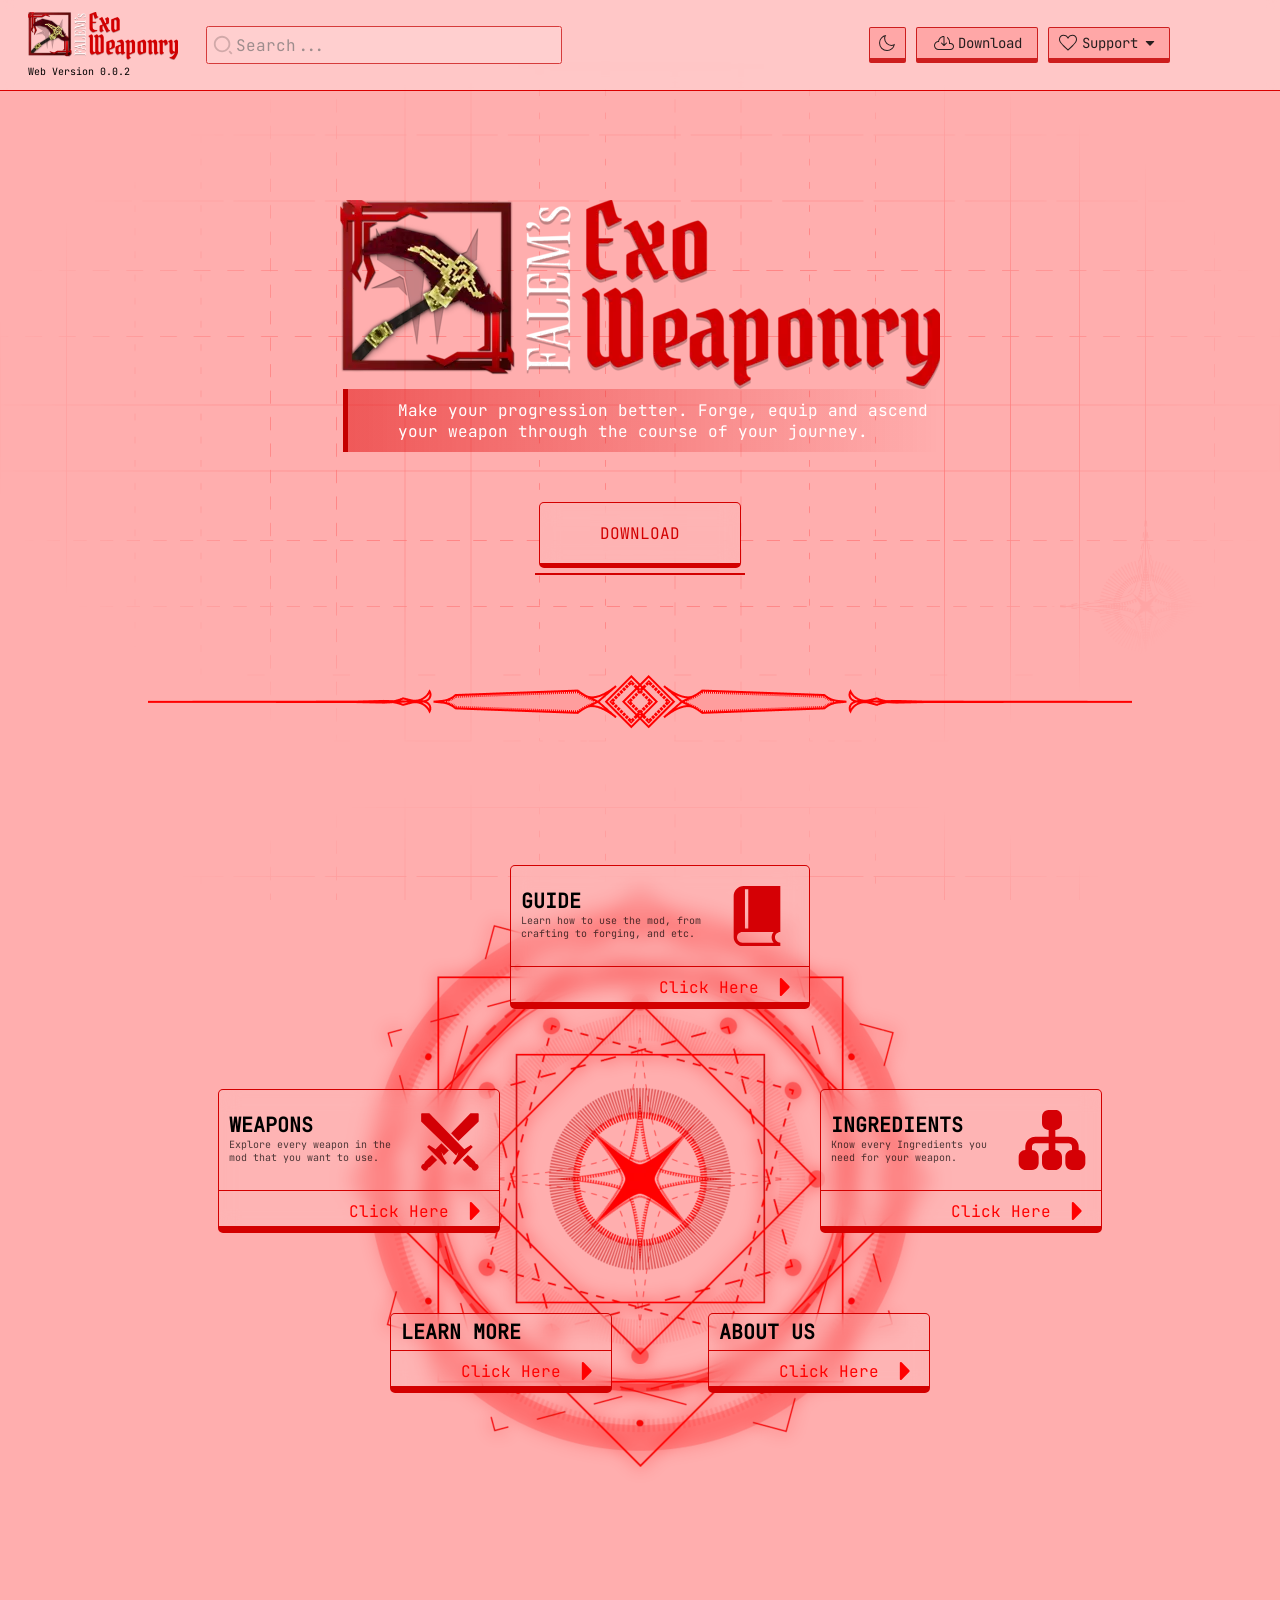
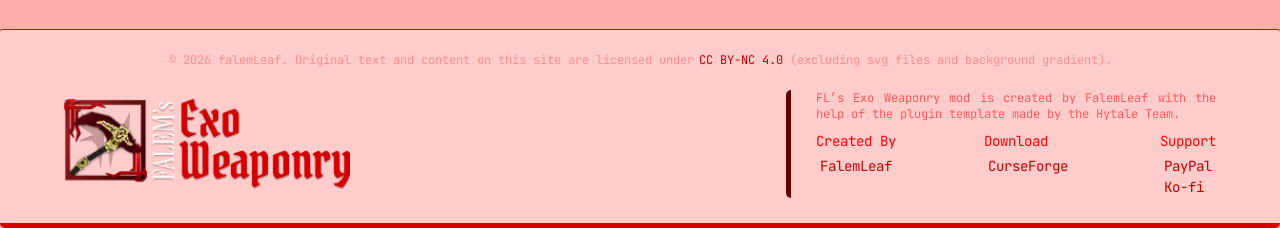
==== commit d50749e5: "Update Light Mode" ====
--- a/index.html
+++ b/index.html
@@ -8,13 +8,12 @@
     <link rel="stylesheet" href="Styles/MainCSS.css">
     <link rel="stylesheet" href="Styles/MainCSS_Vert.css" media="(max-width: 780px)">
     <link rel="icon" type="image/png" href="Assets/Icons/favicon.png">
+    <script src="/Scripts/MainJS.js"></script>
 </head>
 <body>
     <div class="HomeBg">
         <div class="GridBg"></div>
-        <video autoplay muted loop playsinline class="MainBg">
-            <source src="Assets/Vids/HomeBG.mp4" type="video/mp4">
-        </video>
+        <video autoplay muted loop playsinline class="MainBg" id="bgVideo" aria-hidden="true"></video>
     </div>
     <div class="nav">
         <div class="rightNavCont">
@@ -28,6 +27,11 @@
             </div>
         </div>
         <div class="leftNav">
+            <div class="navButton mode" id="themeToggle" type="button" aria-label="Toggle dark and light mode">  
+                <a class="buttonCont">
+                    <span class="ModeIcon">Mode</span>
+                </a>
+            </div>
             <div class="navButton">
                 <a class="buttonCont" href="https://www.curseforge.com/hytale/mods/fls-exotic-weaponry">
                     <span class="DLIcon">Download</span>
@@ -64,7 +68,6 @@
                 <img class="in1" src="Assets/Imgs/Home/magic-circle/Inner-circle.webp" alt="center-star">
                 <img class="in2" src="Assets/Imgs/Home/magic-circle/Inner-square-circle.webp" alt="center-star">
                 <img class="mid" src="Assets/Imgs/Home/magic-circle/Middle-sqaure-circle.webp" alt="center-star">
-                <img class="out1" src="Assets/Imgs/Home/magic-circle/Outer-star.webp" alt="center-star">
                 <img class="out2" src="Assets/Imgs/Home/magic-circle/Outer-square-cicle.webp" alt="center-star">
             </div>
             <ul class="cardSelection">
--- a/Styles/MainCSS.css
+++ b/Styles/MainCSS.css
@@ -1,7 +1,7 @@
 @import url(anims.css);
-
+@import url(Theme.css);
 html{
-    scrollbar-color: #c50000 #1E0B0B;
+    scrollbar-color: var(--clr-main) var(--clr-bg);
     scroll-behavior: smooth;
     font-family: jetMono;
     scrollbar-width: thin;
@@ -15,9 +15,9 @@
     display: flex;
     flex-direction: column;
     justify-content: center;
-    background-color: black;
+    background-color: var(--clr-bg);
+    color: var(--clr-mainText);
     user-select: none; 
-    color: white;
     height: 100%;
     width: 100%;
     margin: 0px;
@@ -34,41 +34,41 @@
         .MainBg{
             position: fixed;
             top: 100px;
-            opacity: 25%;
+            opacity: 35%;
             z-index: -100;
             width: 100%;
-            transform: scale(1);
+            transform: scale(1.5);
 
         }
         .GridBg{
             display: flex;
             align-items: center;
             background-image: url(../Assets/Imgs/BgGrid.png);
+            background-size: 100vw;
             position: fixed;
+            opacity: 30%;
+            height: 100%;
+            width: 100%;
             top: 0;
-            opacity: 30%;
-            width: 100%;
-            height: 100%;
-            background-size: 100vw;
         }
         
     }
     
 
     .nav{
+        align-items: center;
         position: fixed;
+        padding: 10px 0;
         display: flex;
-        justify-content: space-between;
-        align-items: center;
-        padding: 10px 0;
-        margin: 0;
+        z-index: 100;
         height: 70px;
         width: 100%;
-        z-index: 100;
+        margin: 0;
         top: 0;
-        border-bottom: 1px solid red;
-        background-color: rgba(30, 11, 11, 0.95);
-        backdrop-filter: blur(3px);
+        border-bottom: 1px solid var(--clr-navBrdr);
+        background-color: var(--clr-navbg);
+        justify-content: space-between;
+        backdrop-filter: blur(6px);
         .rightNavCont{
             display: flex;
             justify-content: space-evenly;
@@ -81,9 +81,9 @@
                 }
                 p{
                     font-family: jetMono;
-                    color: rgba(255, 255, 255, 0.25);
+                    color: var(--clr-navText);
+                    font-size: 10px;
                     margin: 0;
-                    font-size: 10px;
                 }
             }
             .searchBar{
@@ -92,16 +92,17 @@
                 align-items: center;
                 height: 30px;
                 width: 400px;
-                border: 2px solid #480000;
-                background-color: #0D0505;
+                background-color: var(--clr-navbg);
+                border: 1px solid var(--clr-main);
+                border-radius: 2.5px;
                 padding: 3px 5px;
-                border-radius: 2px;
+                opacity: 70%;
                 
                 .searchIcon {
                     display: inline-block;
                     width: 24px;
                     height: 24px;
-                    background-color: white;
+                    background-color: var(--clr-navText);
                     opacity: 25%;
                     mask: url('../Assets/Icons/Search.svg') no-repeat center / contain;
                 }
@@ -113,16 +114,17 @@
                     border: none;
                     height: 100%;
                     width: 100%;
-                    color: white;
+                    color: var(--clr-navText);
                     font-size: 16px;
                     
                 }
             }
             .searchBar:hover{
-                border: 2px solid red;
-                background-color: #480000;
+                border: 1px solid var(--clr-main);
+                background-color: var(--clr-navbg);
+                opacity: 100%;
                 .searchIcon{
-                    background-color: red;
+                    background-color: var(--clr-navBtnHvr);
                 }
 
                 
@@ -140,9 +142,9 @@
                 align-items: center;
                 width: 110px;
                 height: 30px;
-                background-color: rgba(47, 0, 0, 0.8);
-                border: 1px solid red;
-                border-bottom: 5px solid red;
+                background-color: var(--clr-navBtnbg);
+                border: 1px solid var(--clr-main);
+                border-bottom: 5px solid var(--clr-main);
                 padding: 0 5px;
                 margin-right: 10px;
                 border-radius: 2px;
@@ -155,17 +157,24 @@
                     font-size: 14px;
                     justify-content: center;
                     text-decoration: none;
-                    color: white;
+                    color: var(--clr-navText);
                     font-weight: 500;
 
-                    .supIcon, .DLIcon {
-                        background-color: white;
+                    .supIcon, .DLIcon, .ModeIcon{
+                        background-color: var(--clr-navText);
                         display: inline-block;
                         margin-right: 2px;
-                        color: white;
+                        color: var(--clr-navText);
                         height: 24px;
                         width: 24px;
                         mask: url('../Assets/Icons/download.svg') no-repeat center / contain;
+                    }
+                    .ModeIcon{
+                        mask: url('../Assets/Icons/dark.svg') no-repeat center / contain;
+                        
+                    }
+                    .supIcon{
+                        mask: url('../Assets/Icons/support.svg') no-repeat center / contain;
                     }
                 
                 }
@@ -174,17 +183,28 @@
                     display: inline-block;
                     width: 24px;
                     height: 24px;
-                    background-color: red;
+                    background-color: var(--clr-navText);
                     mask: url('../Assets/Icons/arrowD.svg') no-repeat center / contain;
                 }
+            }
+            .mode{
+                width: 25px;
             }
             .navButton:hover{
                 opacity: 100%;
                 cursor: pointer;
-                background-color: red;
-                border-bottom: 5px solid rgb(211, 0, 0);
+                background-color: var(--clr-navBtnHvr);
+                border-bottom: 5px solid var(--clr-navBtnShade);
+                .supIcon, .DLIcon, .ModeIcon{
+                    background-color: var(--clr-navInHL);
+                    color: var(--clr-navInHL);
+                }
+                p{
+                    color: var(--clr-navInHL);
+
+                }
                 .arrowDIcon{
-                    background-color: white;
+                    background-color: var(--clr-navInHL);
                 }
             }
         }
@@ -209,14 +229,14 @@
                     width: 600px;
                 }
                 .subtitle{
-                    background: linear-gradient(90deg,#2f00009f,rgba(255, 0, 0, 0));
-                    border-left: 5px solid red;
+                    background: linear-gradient(90deg,var(--clr-mainbg),rgba(0, 0, 0, 0));
+                    border-left: 5px solid var(--clr-main);
+                    font-size: 8px;
                     width: 590px;
-                    font-family: jetMono;
-                    font-size: 8px;
                     h1{
                         margin-left: 50px;
                         font-weight: 50;
+                        color: white;
 
                     }
                 }
@@ -225,28 +245,30 @@
                 display: flex;
                 margin-top: 50px;
                 padding-bottom: 5px;
-                border-bottom: 2px solid red;
-                width: 220px;
+                border-bottom: 2px solid var(--clr-cardBrdr);
+                width: 210px;
                 justify-content: center;
-                color: white;
+                color: var(--clr-cardBrdr);
                 text-decoration: none;
 
                 .dlButton{
                     display: flex;
                     align-items: center;
                     justify-content: center;
-                    background-color: rgba(47, 0, 0, 0.8);
+                    background-color: var(--clr-cardbg);
+                    border: 1px solid var(--clr-cardBrdr);
+                    border-bottom: 5px solid var(--clr-cardBrdr);
+                    backdrop-filter: blur(10px);
+                    border-radius: 5px;
+                    height: 60px;
                     width: 200px;
-                    height: 60px;
-                    border: 1px solid red;
-                    border-bottom: 5px solid red;
-                    border-radius: 5px;
                 }
                 .dlButton:hover{
-                    background-color: red;
-                    border: 1px solid rgb(200, 0, 0);
-                    border-bottom: 5px solid rgb(200, 0, 0);
+                    background-color: var(--clr-cardBrdr);
+                    border: 1px solid var(--clr-cardBrdr);
+                    border-bottom: 5px solid var(--clr-mainHvrShade);
                     cursor: pointer;
+                    color: white;
                 }
             }
         }
@@ -326,14 +348,14 @@
                 flex-direction: column;
                 width: 80%;
                 height: 100%;
-                color: white;
+                color: var(--clr-mainText);
                 .CardsTS{
                     display: flex;
                     justify-content: center;
                     margin-bottom: 80px;
                     max-width: 300px;
                     width: 35%;
-                    color: white;
+                    color: var(--clr-mainText);
                     
                 }
                 .CardsM{
@@ -361,14 +383,14 @@
                 }
                 .card{
                     width: auto;
-                    background-color: #48000094;
+                    background-color: var(--clr-cardbg);
                     backdrop-filter: blur(10px);
-                    border: 1px solid rgb(194, 1, 1);
-                    border-bottom: 7px solid rgb(194, 1, 1);
+                    border: 1px solid var(--clr-cardBrdr);
+                    border-bottom: 7px solid var(--clr-cardBrdr);
                     transition: ease-in 0.1s;
                     text-decoration: none;
                     border-radius: 5px;
-                    color: white;
+                    color: var(--clr-cardText);
                     .cardTop{
                         display: flex;
                         margin: 5px 10px;
@@ -401,43 +423,44 @@
                         display: flex;
                         align-items: center;
                         justify-content: right;
-                        border-top: 1px solid red;
+                        border-top: 1px solid var(--clr-cardBrdr);
                         padding-top: 5px;
                         height: 30px;
                         p{
                             margin: 0;
-                            color: red;
+                            color: var(--clr-cardTextHL);
                         }
                         .icon{
                             display: inline-block;
                             width: 50px;
                             height: 50px;
-                            background-color: red;
+                            background-color: var(--clr-cardTextHL);
                             mask: url('../Assets/Icons/arrowR.svg') no-repeat center / contain;
                         }
                     }
                     
                 }
                 .card:hover{
-                    border: 1px solid sred;
-                    border-bottom: 7px solid red;
-                    background-color: #480000da;
+                    border: 2px solid varvar(--clr-cardBrdr);
+                    border-bottom: 7px solid var(--clr-cardBrdr);
+                    background-color: var(--clr-cardbg);
                     cursor: pointer;
                     transform: rotate(-2.5deg)
                     scale(1.1);
                     transition: 0.1s ease-out ;
                     .cardBottom{
-                        background-color: red;
+                        background-color: var(--clr-cardBrdr);
+                        border-bottom: 2px solid var(--clr-cardBrdr);
                         margin: 0;
                         p{
-                            color:#480000da;
+                            color: var(--clr-cardTextHvr);
                             font-weight: 1000;
                         }
                         .icon{
                             display: inline-block;
                             width: 50px;
                             height: 50px;
-                            background-color: #480000da;
+                            background-color: var(--clr-cardTextHvr);
                             mask: url('../Assets/Icons/arrowR.svg') no-repeat center / contain;
                         }
                     }
@@ -455,10 +478,11 @@
     footer{
         width: 100%;
         height: auto;
-        background-color: rgba(40, 0, 0, 0.8);
+        background-color: rgb(from var(--clr-navbg) r g b / 0.6);
         border-radius: 2.5px 2.5px 5px 5px;
-        border-bottom: 5px solid red;
-        border-top: 1px solid red;
+        border-bottom: 5px solid var(--clr-navBrdr);
+        border-top: 1px solid var(--clr-navBrdr);
+        backdrop-filter: blur(5px);
         flex-direction: column;
         align-items: center;
         padding-top: 10px;
@@ -474,17 +498,16 @@
             margin-bottom: 10px;
             p{
                 text-align: center;
-                color: rgba(255, 255, 255, 0.6);
+                color: rgb(from var(--clr-mainText) r g b / 0.3);
                 
             }
             a{
                 margin-left: 5px;
                 text-decoration: none;
-                color: rgb(250, 30, 30);
-                opacity: 100%;
+                color: var(--clr-HLText);
             }
             a:hover{
-                color: white;
+                color: var(--clr-mainText);
                 opacity: 100%;
                 text-decoration: underline;
             }
@@ -510,15 +533,16 @@
                 flex-direction: column;
                 justify-content: center;
                 padding-left: 25px;
-                border-left: 5px solid red;
+                border-left: 5px solid var(--clr-mainHvr);
                 border-radius: 5px;
-                height: 70%;
+                height: 50%;
 
                 .footDesc{
                     margin: 0;
-                    font-size: 14px;
+                    font-size: 12px;
                     text-align: justify;
                     opacity: 70%;
+                    color: rgb(from var(--clr-mainText) r g b / 0.8)
 
                 }
                 .linksCont{
@@ -540,11 +564,11 @@
                         a{
                             text-decoration: none;
                             font-size: 14px;
-                            color: red;
-                            padding: 0.25rem 0.5rem;
+                            color: var(--clr-HLText);
+                            padding: 0.1rem 0.25rem;
                         }
                         a:hover{
-                            color: white;
+                            color: var(--clr-mainTextHvr);
                             text-decoration: underline;
                         }
                     }
--- a/Styles/MainCSS_Vert.css
+++ b/Styles/MainCSS_Vert.css
@@ -59,9 +59,11 @@
             margin: 0 10px;
             justify-content: left;
             .navButton{
-                width: 50px;
+                width: 25px;
                 .DLIcon{
                     justify-content: center;
+                    width: 25px;
+
                 }
                 p{
                     display: none;
@@ -147,7 +149,7 @@
                             text-align: left;
                             font-size: 10px;
                             margin:0;
-                            color: red;
+                            color: var(--clr-cardTextHL);
 
                             
                         }
@@ -158,9 +160,9 @@
                     }
                 }
                 .card{
-                    background-color: rgba(72, 0, 0, 0.65);
+                    background-color: var(--clr-cardbg);
                     border: 1px solid #D30005;
-                    border-bottom: 5px solid #D30005;
+                    border-bottom: 5px solid var(--clr-cardBrdr);
                     border-radius: 5px;
                     backdrop-filter: blur(2px);
                     width: auto;
@@ -177,7 +179,7 @@
                     }
                     .cardBottom{
                             display: flex;
-                            border-top: 1px solid red;
+                            border-top: 1px solid var(--clr-cardBrdr);
                             justify-content: right;
                             align-items: center;
                             height: 30px;
@@ -185,7 +187,7 @@
                             .cardText{
                                 margin: 0px;
                                 font-size: 12px;
-                                color: red;
+                                color: var(--clr-cardTextHL);
                                 text-align: right;
                                 font-weight: 1000;
                             }
@@ -194,7 +196,7 @@
                                 display: inline;
                                 width: 32px;
                                 height: 32px;
-                                background-color: #ff0000;;
+                                background-color: var(--clr-cardTextHL);
                                 mask: url('../Assets/Icons/arrowR.svg') no-repeat center / contain;
                             }
                         }
@@ -202,21 +204,21 @@
                 
             }
             .card:hover{
-                background-color: rgba(72, 0, 0, 0.85);
+                background-color: var(--clr-cardbg);
                 border:1px solid red;
-                border-bottom:5px solid red;
+                border-bottom:5px solid var(--clr-cardTextHL);
                 .cardBottom{
-                    background-color: red;
+                    background-color: var(--clr-cardTextHL);
 
                     .name{
-                        color: rgba(72, 0, 0, 0.8);
+                        color: var(--clr-cardTextHvr);
 
                     }
                     .cardText{
-                        color: rgba(72, 0, 0, 0.8);
+                        color: var(--clr-cardTextHvr);
                     }
                     .arrowR{
-                        background-color: rgba(72, 0, 0, 0.8);
+                        background-color: var(--clr-cardTextHvr);
                     }
                 }
                 
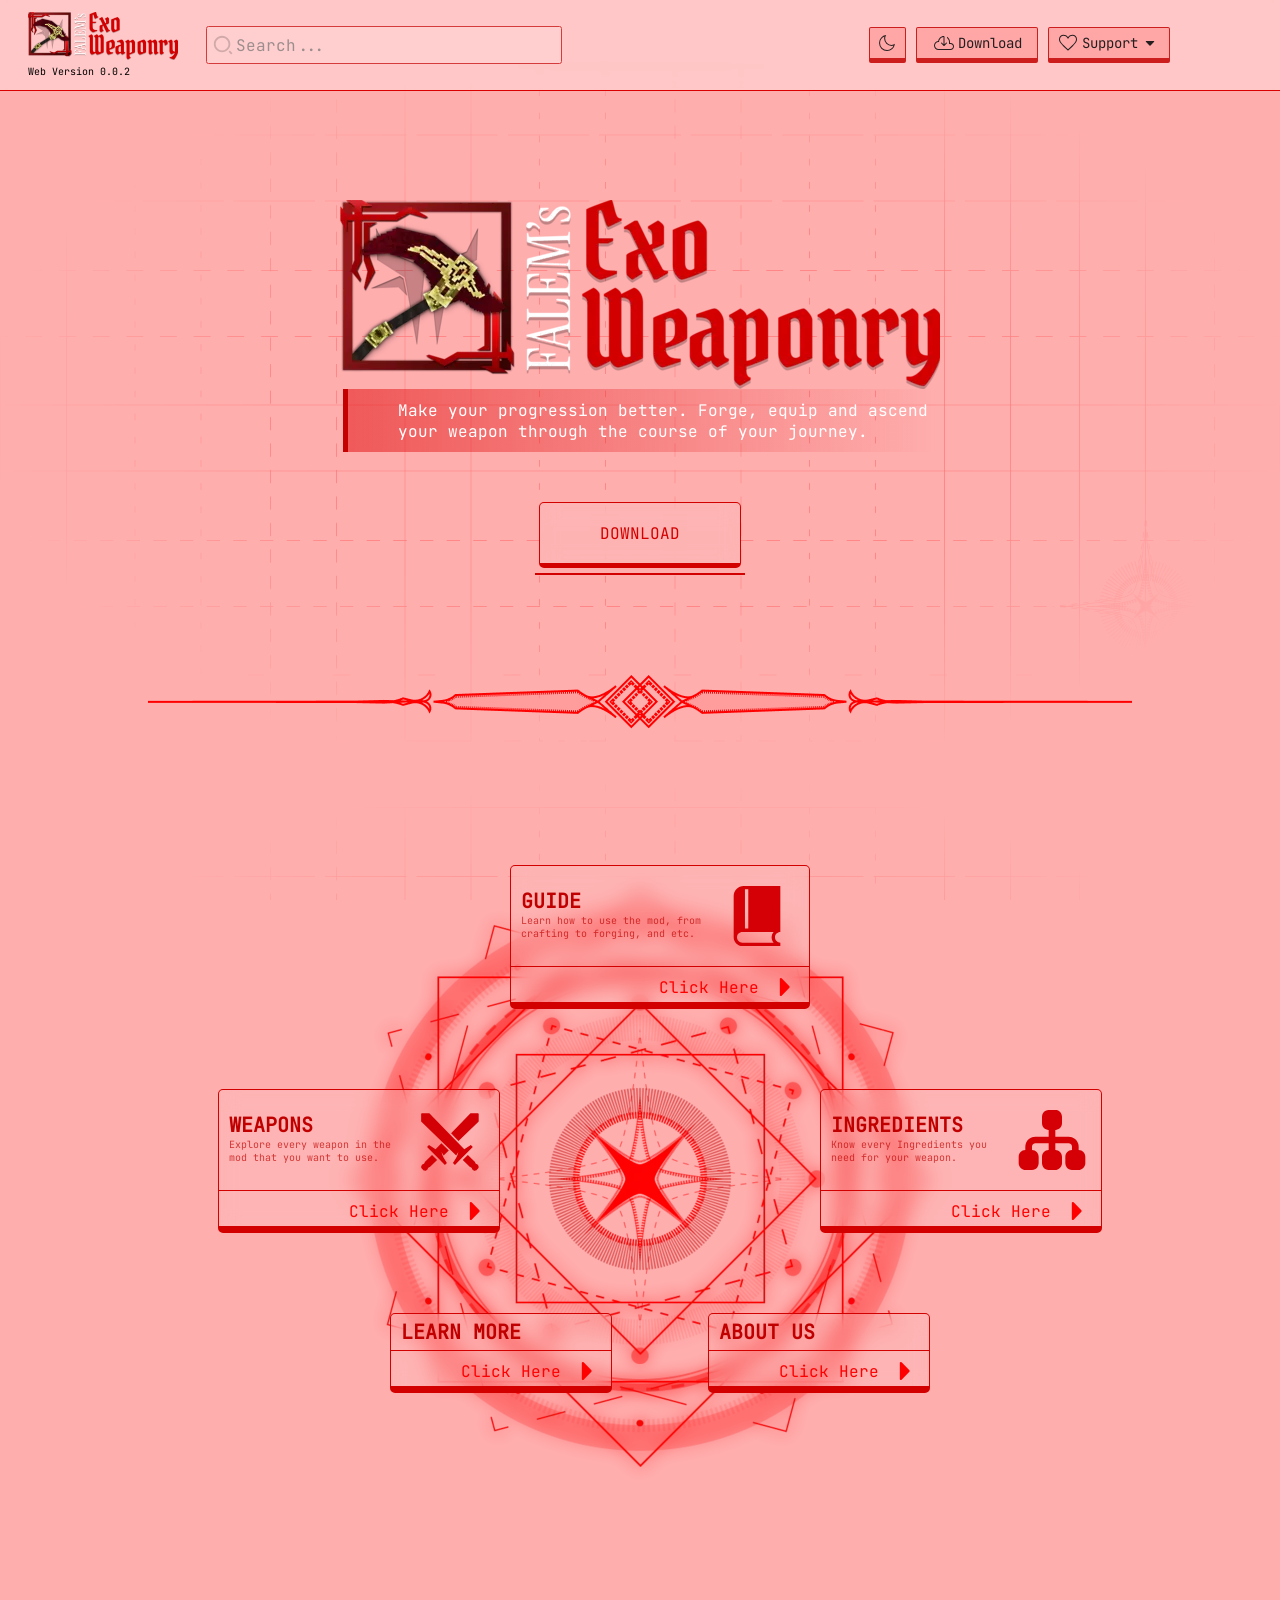
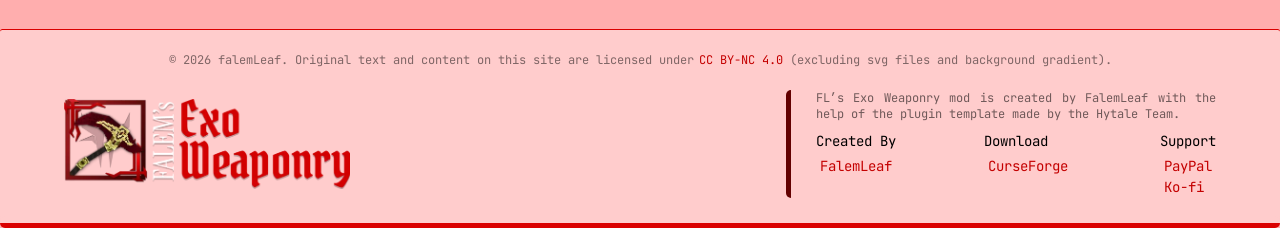
==== commit 9f244b96: "Update" ====
--- a/index.html
+++ b/index.html
@@ -8,7 +8,7 @@
     <link rel="stylesheet" href="Styles/MainCSS.css">
     <link rel="stylesheet" href="Styles/MainCSS_Vert.css" media="(max-width: 780px)">
     <link rel="icon" type="image/png" href="Assets/Icons/favicon.png">
-    <script src="/Scripts/MainJS.js"></script>
+    <script src="./Scripts/MainJS.js"></script>
 </head>
 <body>
     <div class="HomeBg">
@@ -33,7 +33,7 @@
                 </a>
             </div>
             <div class="navButton">
-                <a class="buttonCont" href="https://www.curseforge.com/hytale/mods/fls-exotic-weaponry">
+                <a class="buttonCont" href="https://www.curseforge.com/hytale/mods/fls-exotic-weaponry" target="_blank">
                     <span class="DLIcon">Download</span>
                     <p>Download</p>
                 </a>
@@ -72,7 +72,7 @@
             </div>
             <ul class="cardSelection">
                 <li class="CardsTS">
-                    <a class="card" href="/Pages/guides.html">
+                    <a class="card" href="./Pages/guides.html">
                         <div class="cardTop">
                             <div class="lftS">
                                 <h2>GUIDE</h2>
@@ -89,7 +89,7 @@
                     </a>
                 </li>
                 <li class="CardsM">
-                    <a class="card"  href="/Pages/weapons.html">
+                    <a class="card"  href="./Pages/weapons.html">
                         <div class="cardTop">
                             <div class="lftS">
                                 <h2>WEAPONS</h2>
@@ -104,7 +104,7 @@
                             <span class="icon"></span>
                         </div>
                     </a>
-                    <a class="card"  href="/Pages/Ingredients.html">
+                    <a class="card"  href="./Pages/Ingredients.html">
                         <div class="cardTop">
                             <div class="lftS">
                                 <h2>INGREDIENTS</h2>
@@ -142,8 +142,8 @@
                 </li>
             </ul>
             <div class="cardSelection_Mobile">
-                <div class="cardsTS">
-                    <div class="card">
+                <li class="cardsTS">
+                    <a class="card" href="./Pages/guides.html">
                         <div class="cardTop">
                             <img class="icon" src="Assets/Icons/guide.svg" alt="guideIcon">
                         </div>
@@ -151,10 +151,10 @@
                             <p class="cardText">GUIDE</p>
                             <span class="arrowR">arrowR</span>
                         </div>
-                    </div>
-                </div>
-                <div class="cardsM">
-                    <div class="card">
+                    </a>
+                </li>
+                <li class="cardsM">
+                    <a class="card" href="./Pages/weapons.html">
                         <div class="cardTop">
                             <img class="icon" src="Assets/Icons/Weapons.svg" alt="weaponsIcon">
                         </div>
@@ -162,8 +162,8 @@
                             <p class="cardText">WEAPONS</p>
                             <span class="arrowR">arrowR</span>
                         </div>
-                    </div>
-                    <div class="card">
+                    </a>
+                    <a class="card" href="./Pages/Ingredients.html">
                         <div class="cardTop">
                             <img class="icon" src="Assets/Icons/Ingredients.svg" alt="ingredientsIcon">
                         </div>
@@ -171,22 +171,22 @@
                             <p class="cardText">ITEMS</p>
                             <span class="arrowR">arrowR</span>
                         </div>
-                    </div>
-                </div>
-                <div class="cardsLS">
-                    <div class="card">
+                    </a>
+                </li>
+                <li class="cardsLS">
+                    <a class="card">
                         <div class="cardBottom">
                             <h2 class="name">LEARN MORE</h2>
                             <span class="arrowR">arrowR</span>
                         </div>
-                    </div>
-                    <div class="card">
+                    </a>
+                    <a class="card">
                         <div class="cardBottom">
                             <h2 class="name">ABOUT US</h2>
                             <span class="arrowR">arrowR</span>
                         </div>
-                    </div>
-                </div>
+                    </a>
+                </li>
             </div>
         </div>
     </main>
--- a/Styles/MainCSS.css
+++ b/Styles/MainCSS.css
@@ -7,9 +7,6 @@
     scrollbar-width: thin;
     stroke-opacity: 20%;
     font-weight: 50;
-}
-@view-transition{
-    navigation:auto;
 }
 body{
     display: flex;
@@ -34,7 +31,7 @@
         .MainBg{
             position: fixed;
             top: 100px;
-            opacity: 35%;
+            opacity: 20%;
             z-index: -100;
             width: 100%;
             transform: scale(1.5);
@@ -498,7 +495,7 @@
             margin-bottom: 10px;
             p{
                 text-align: center;
-                color: rgb(from var(--clr-mainText) r g b / 0.3);
+                color: rgb(from var(--clr-mainText) r g b / 0.5);
                 
             }
             a{
--- a/Styles/MainCSS_Vert.css
+++ b/Styles/MainCSS_Vert.css
@@ -105,7 +105,6 @@
             .cardSelection{
                 display: none;
                 width: auto;
-                max-width: 80%;
             }
             .cardSelection_Mobile{
                 position: absolute;
@@ -165,6 +164,7 @@
                     border-bottom: 5px solid var(--clr-cardBrdr);
                     border-radius: 5px;
                     backdrop-filter: blur(2px);
+                    text-decoration: none;
                     width: auto;
                     .cardTop{
                         justify-content: center;    
@@ -183,6 +183,7 @@
                             justify-content: right;
                             align-items: center;
                             height: 30px;
+                            
 
                             .cardText{
                                 margin: 0px;
@@ -190,7 +191,10 @@
                                 color: var(--clr-cardTextHL);
                                 text-align: right;
                                 font-weight: 1000;
+                                text-decoration: none;
+                                
                             }
+                            
                             
                             .arrowR{
                                 display: inline;
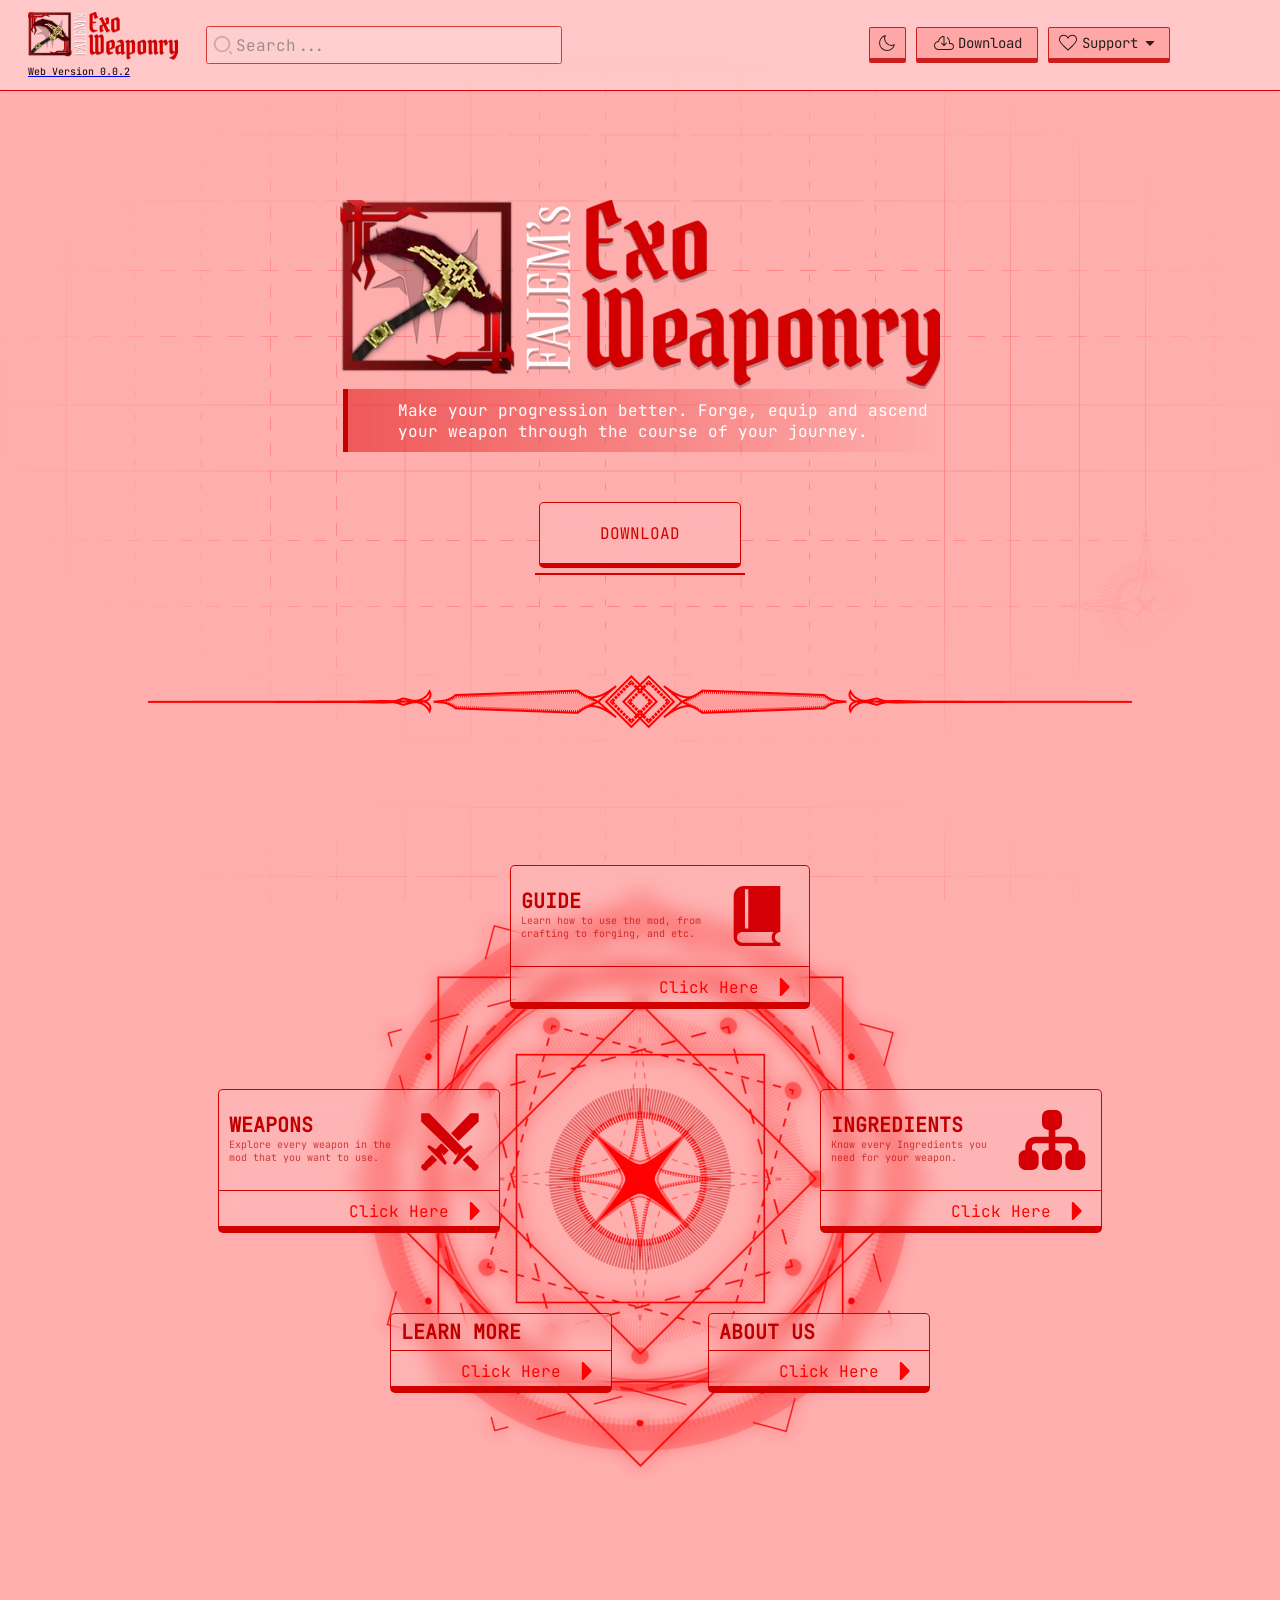
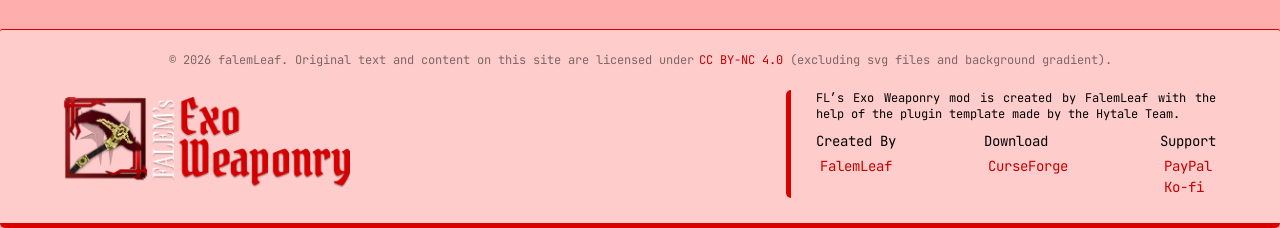
==== commit d284c566: "Update for Guides Page" ====
--- a/index.html
+++ b/index.html
@@ -17,10 +17,10 @@
     </div>
     <div class="nav">
         <div class="rightNavCont">
-            <div class="rightNav">
+            <a class="rightNav" href="#goBackTop">
                 <img class="logo" src="Assets/Imgs/Home/mod-header-logo.webp" alt="logo">
                 <p>Web Version 0.0.2</p>
-            </div>
+            </a>
             <div class="searchBar">
                 <span class="searchIcon"></span>
                 <input type="text" placeholder="Search...">
@@ -48,6 +48,7 @@
         </div>
     </div>
     <main>
+        <div id="goBackTop"></div>
         <div class="header">
             <div class="head">
                 <img class="headerLogo" src="Assets/Imgs/Home/mod-header-logo.webp" alt="Mod-logo">
@@ -196,7 +197,7 @@
             </p>
         </div>
         <div class="footBottom">
-            <img class="logo" src="Assets/Imgs/Home/mod-header-logo.webp" alt="logo">
+            <a href="#goBackTop"><img class="logo" src="../Assets/Imgs/Home/mod-header-logo.webp" alt="logo"></a>
             <div class="footInfo">
                 <p class="footDesc">FL’s Exo Weaponry mod is created by FalemLeaf with the help of the plugin template made by the Hytale Team.</p>
                 <div class="linksCont">
--- a/Styles/MainCSS.css
+++ b/Styles/MainCSS.css
@@ -14,6 +14,7 @@
     justify-content: center;
     background-color: var(--clr-bg);
     color: var(--clr-mainText);
+    scroll-behavior: smooth;
     user-select: none; 
     height: 100%;
     width: 100%;
@@ -530,7 +531,7 @@
                 flex-direction: column;
                 justify-content: center;
                 padding-left: 25px;
-                border-left: 5px solid var(--clr-mainHvr);
+                border-left: 5px solid var(--clr-navBrdr);
                 border-radius: 5px;
                 height: 50%;
 
@@ -538,8 +539,7 @@
                     margin: 0;
                     font-size: 12px;
                     text-align: justify;
-                    opacity: 70%;
-                    color: rgb(from var(--clr-mainText) r g b / 0.8)
+                    color: var(--clr-footDesc);
 
                 }
                 .linksCont{
--- a/Styles/MainCSS_Vert.css
+++ b/Styles/MainCSS_Vert.css
@@ -4,6 +4,7 @@
 }
 body{
     width: 100%;
+    height: 100%;
     .HomeBg{
         .GridBg{
             background-image: url(../Assets/Imgs/BgGrid_vert.png);
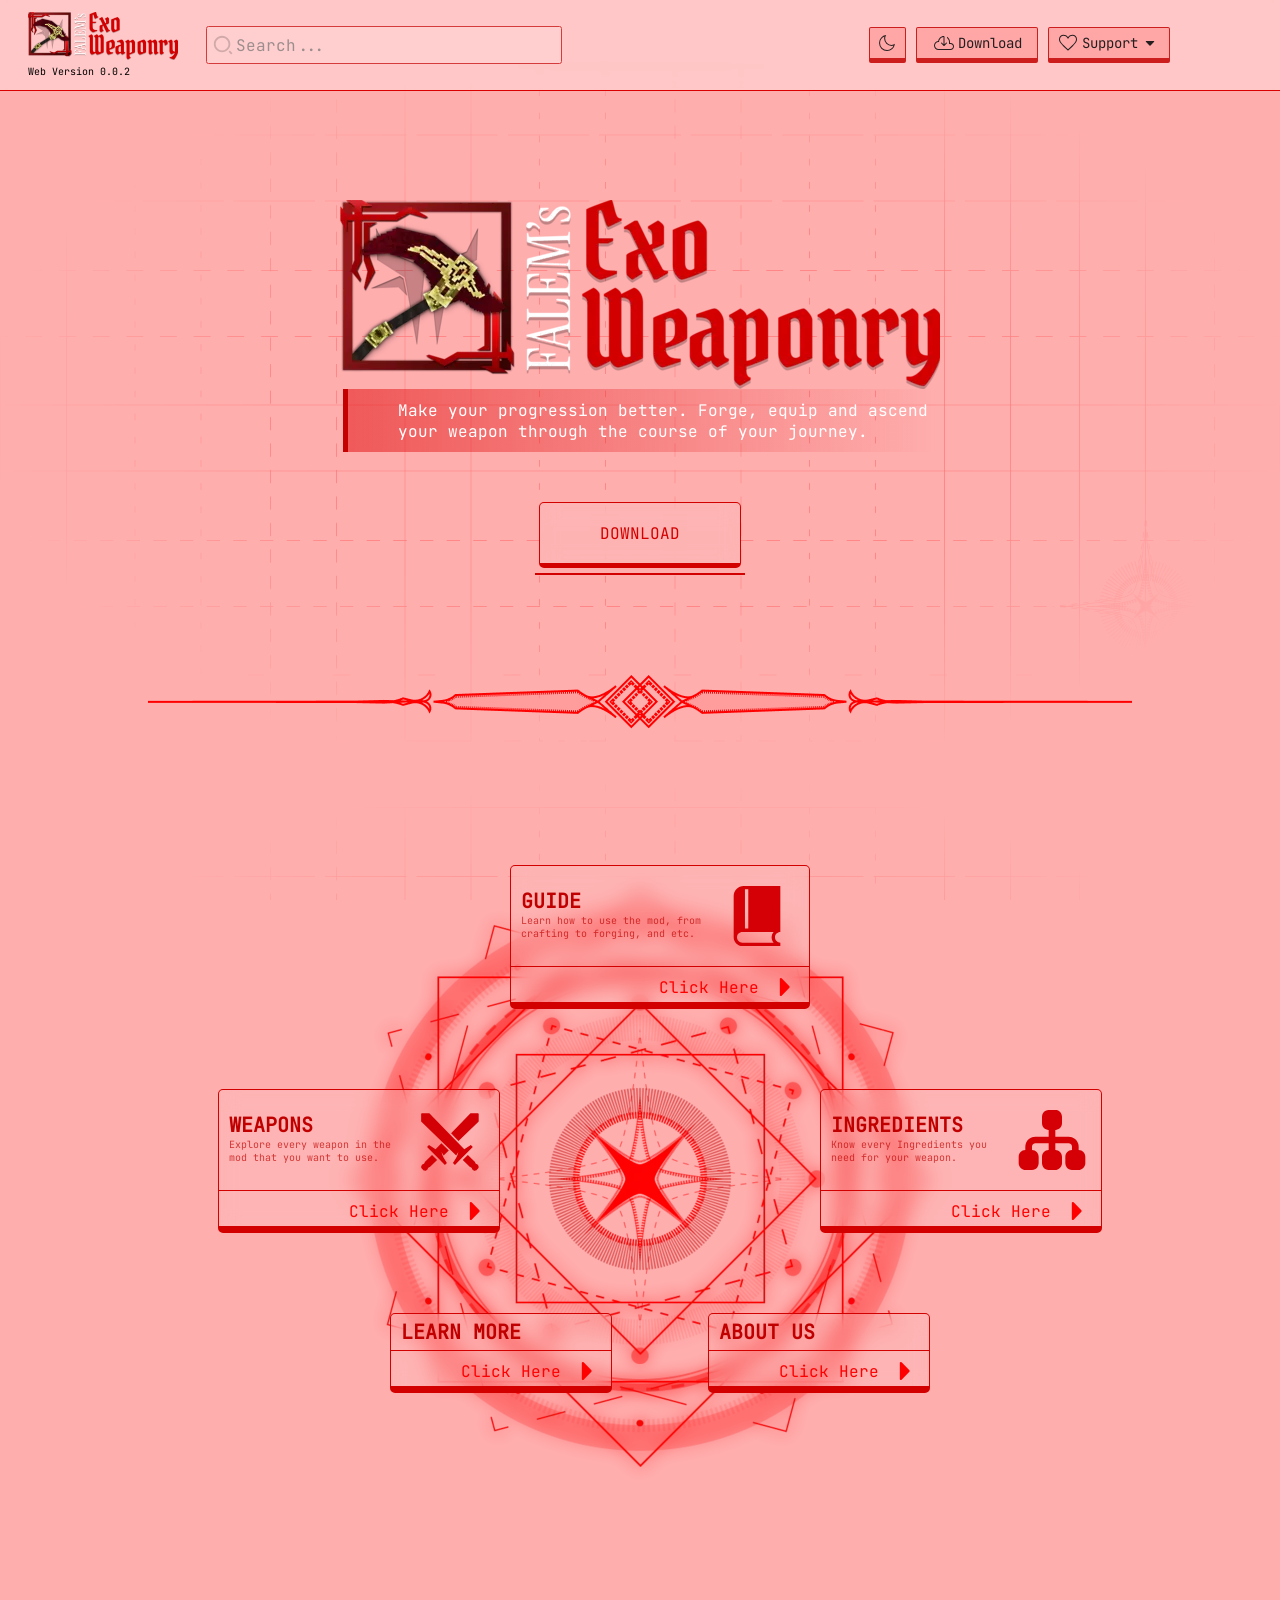
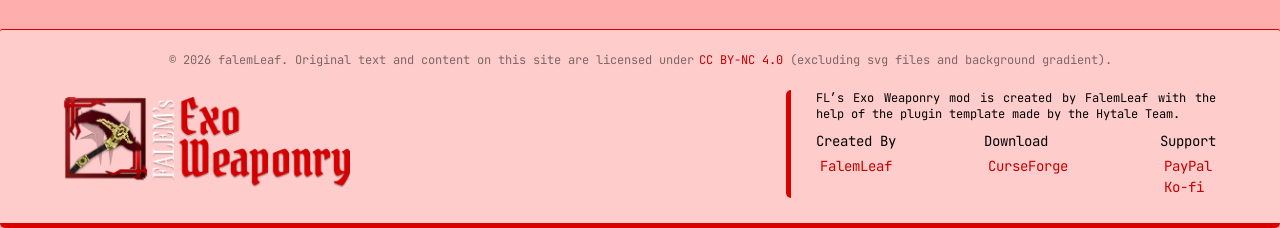
==== commit 46d2db1b: "Update" ====
--- a/index.html
+++ b/index.html
@@ -17,7 +17,7 @@
     </div>
     <div class="nav">
         <div class="rightNavCont">
-            <a class="rightNav" href="#goBackTop">
+            <a class="rightNav" href="#goBackTop" style="text-decoration: none;">
                 <img class="logo" src="Assets/Imgs/Home/mod-header-logo.webp" alt="logo">
                 <p>Web Version 0.0.2</p>
             </a>
--- a/Styles/MainCSS.css
+++ b/Styles/MainCSS.css
@@ -32,7 +32,7 @@
         .MainBg{
             position: fixed;
             top: 100px;
-            opacity: 20%;
+            opacity: 30%;
             z-index: -100;
             width: 100%;
             transform: scale(1.5);
